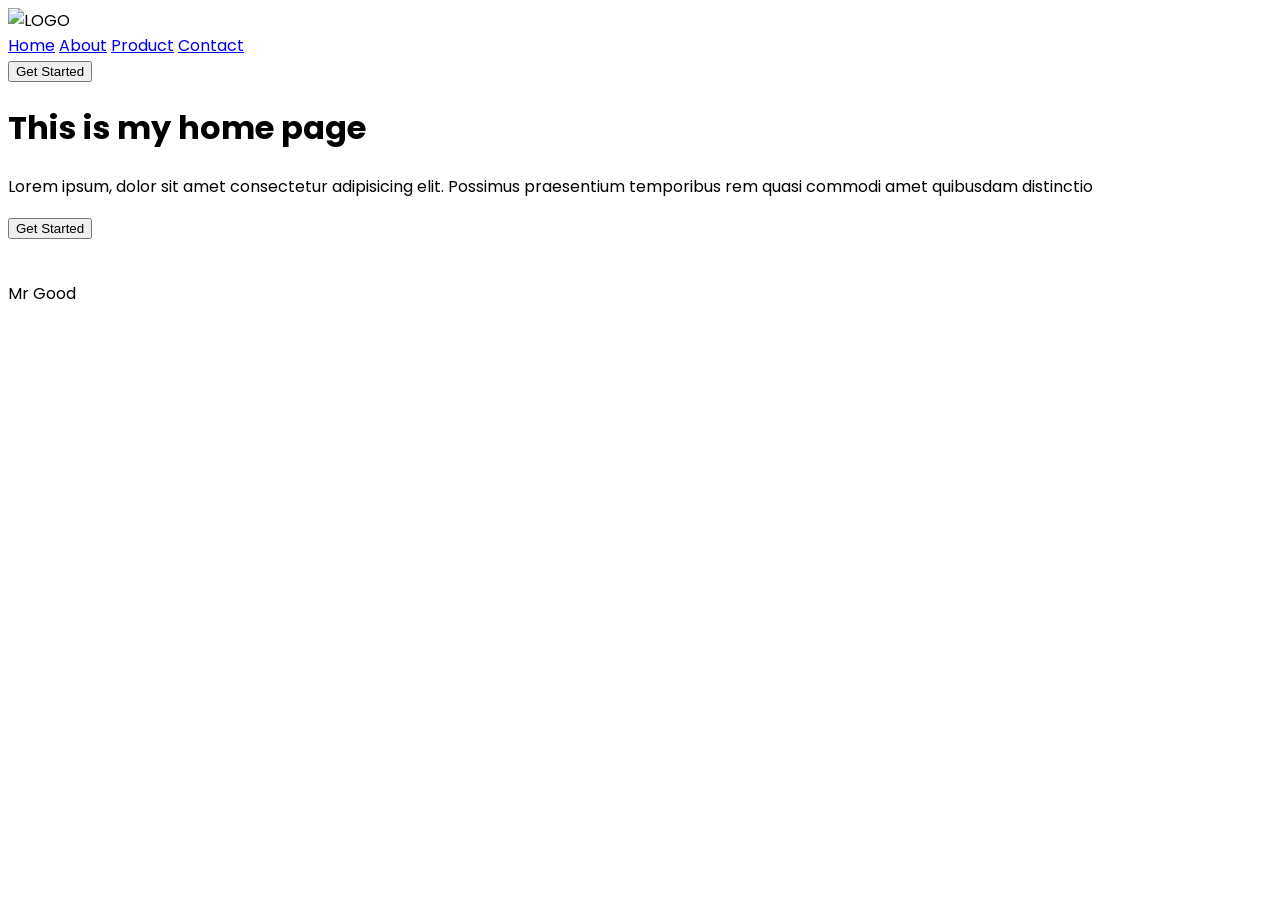
==== myfolder/index.html @ 233175ca "Add project files" ====
<!DOCTYPE html>
<html lang="en">

<head>
    <meta charset="UTF-8">
    <meta name="viewport" content="width=device-width, initial-scale=1.0">
    <title>Document</title>
    <link rel="stylesheet" href="./style.css">
    <link href="https://fonts.googleapis.com/css2?family=Poppins:wght@400;600;700&display=swap" rel="stylesheet" />

</head>

<body>
    <div class="header">
        <img src="./header.png" alt="LOGO">
        <div class="nav">
            <a href="#">Home</a>
            <a href="#">About</a>
            <a href="#">Product</a>
            <a href="#">Contact</a>

        </div>
        <div>
            <button class="button">Get Started</button>
        </div>
        <div class="container"></div>
    </div>



    <div class="blog-1">
        <h1>This is my home page</h1>
        <p>Lorem ipsum, dolor sit amet consectetur adipisicing elit. Possimus praesentium
            temporibus rem quasi commodi amet quibusdam distinctio</p>

        <button class="button newbtn">Get Started</button>

    </div>
    <div class="blog-2">
         <img src="./body.png" alt="">
         <img  src="./body.png" alt="">
         <img  src="./body.png" alt="">
         <img src="./body.png" alt="">
         <img  src="./body.png" alt="">
         <img  src="./body.png" alt="">

    </div>


    <footer>
        <p>Mr Good</p>
    </footer>



</body>

</html>
---- myfolder/style.css ----
@import url("https://fonts.googleapis.com/css2?family=Poppins:ital,wght@0,100;0,200;0,300;0,400;0,500;0,600;0,700;0,800;0,900;1,100;1,200;1,300;1,400;1,500;1,600;1,700;1,800;1,900&display=swap");
body {
  font-family: "Poppins", sans-serif;
}
.mt-90{
    margin-top: 90px;
}
:root {
    --pri-color: #651FFF;
}
.banner, .main-image, .lighting-fast,.privacy-section{

  padding-top: 75px;
  padding-bottom: 75px;
}
.pri-color{
    color: var(--pri-color);
}
.btn-radius-12{
    border-radius: 12px;
}
.lighting-fast-wrapper > div >div >div{
  padding: 30px;
  border-radius: 24px;
  color: #ffffff;
  background-color: var(--pri-color);
}
.feature-icon-circle {
    width: 54px;
    height: 54px;
    min-width: 54px;
    border-radius: 50%;
    background-color: #f0ebff;

    display: flex;
    align-items: center;
    justify-content: center;
}
.feature-icon {
    width: 25px;
    height: 25px;
    object-fit: contain;
}
.privacy-section {
    background: linear-gradient(
        to bottom,
        #f5f5f5 0%,
        #ffffff 100%
    );
}
.bord-css1{
  /* border-bottom: 2px dashed #E2E4E9; */
    /* padding-bottom: 15px;
    padding-left: 15px;
    padding-right: 15px;
    margin-bottom: 15px; */
}
.overlap-left {
    margin-left: 0;
}
.how-img{
  /* display: block;  */
  /* width: 18%; */
 text-align: center;
 margin-bottom: 10px;
}
@media (min-width: 992px) {
    .overlap-left {
        margin-left: -60px;
    }
}
    .inbound-badge {
    background-color: #ede9fe; 
    color: var(--pri-color);   
    font-size: 0.8rem;
}



@media (min-width: 768px) {
    .w-md-auto {
        width: auto !important;
    }
}

@media (min-width: 992px) {
.line-wrapper{
  position: relative;
  /* text-align: center;
  justify-content: center; */
  align-items: center;
  display: flex;
  flex-direction: column;

}
.line{
  position: absolute;
  top:18%;
  left: 75%
}

}
@media (max-width: 992px) {
  .line{
  /* position: absolute; */

  rotate:90deg;
   margin-top: 100px;
}
.line-wrapper{
  margin-bottom: 100px;
}
}
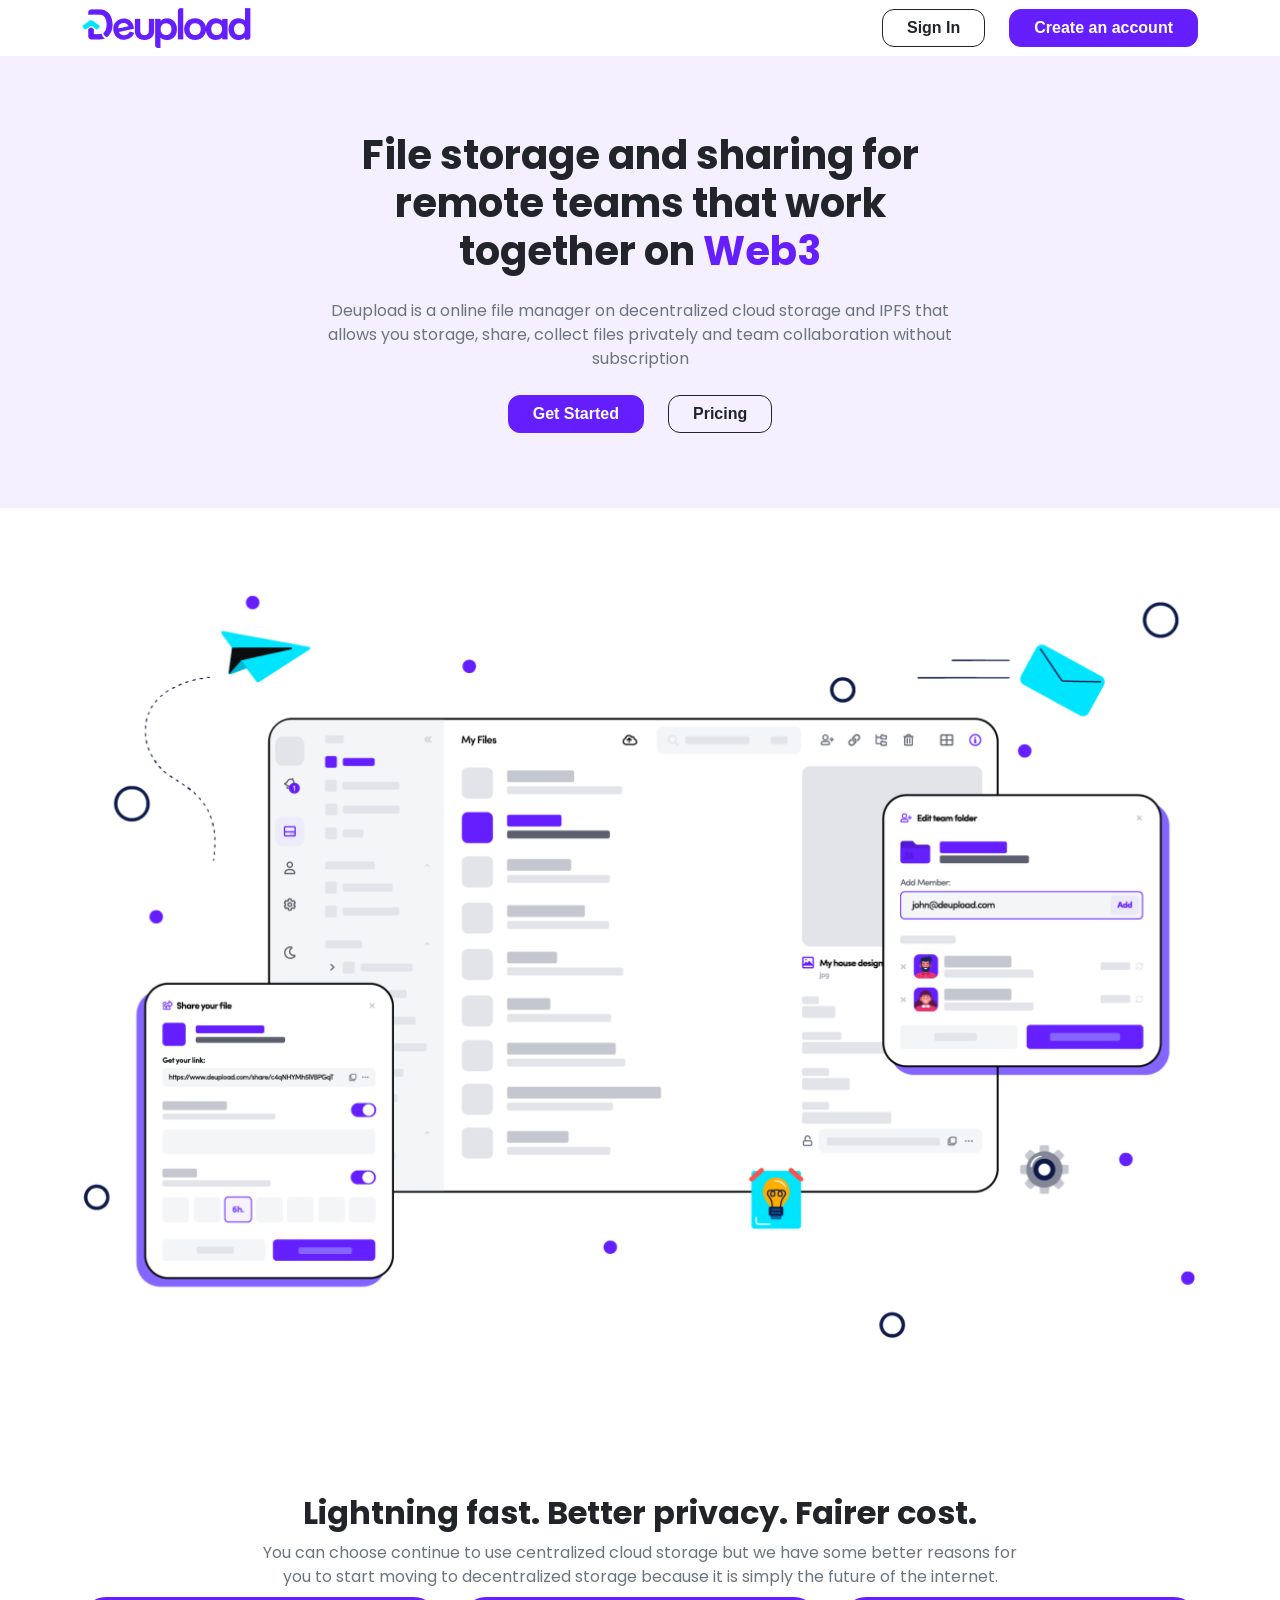
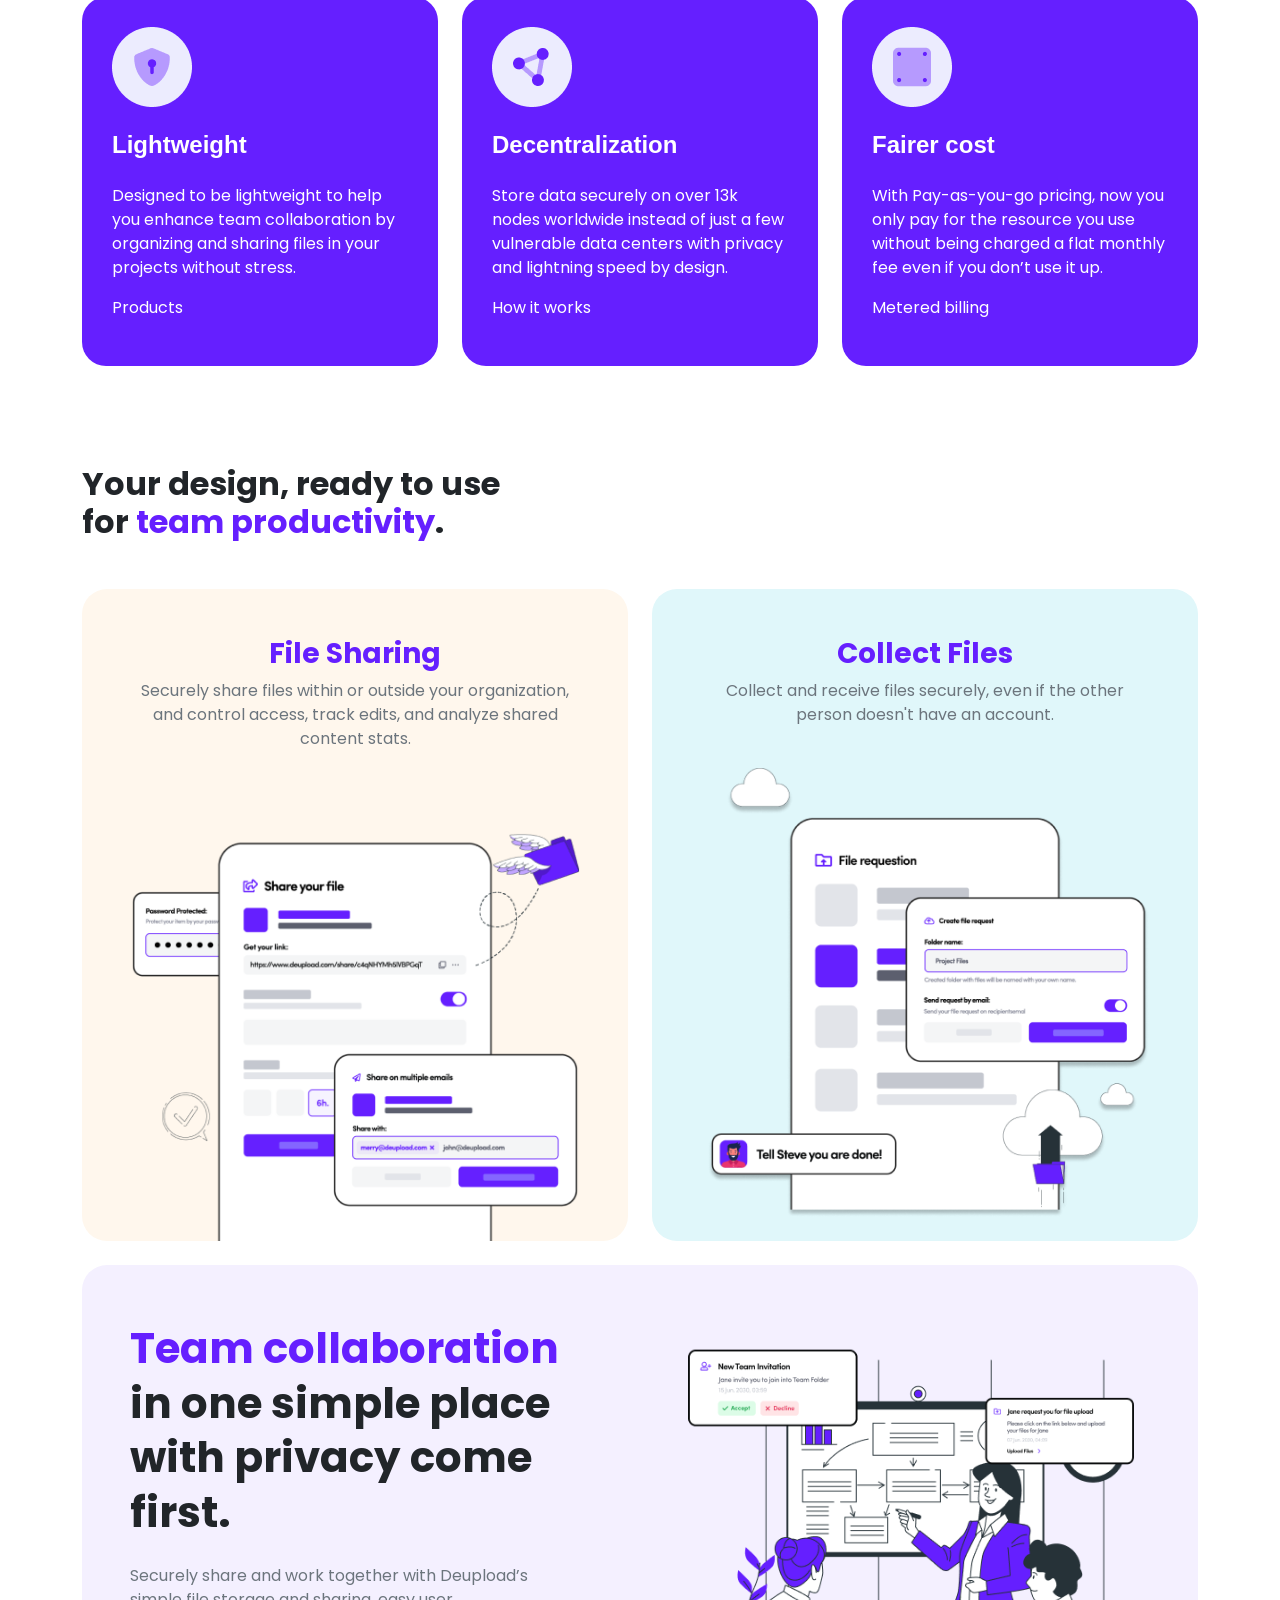
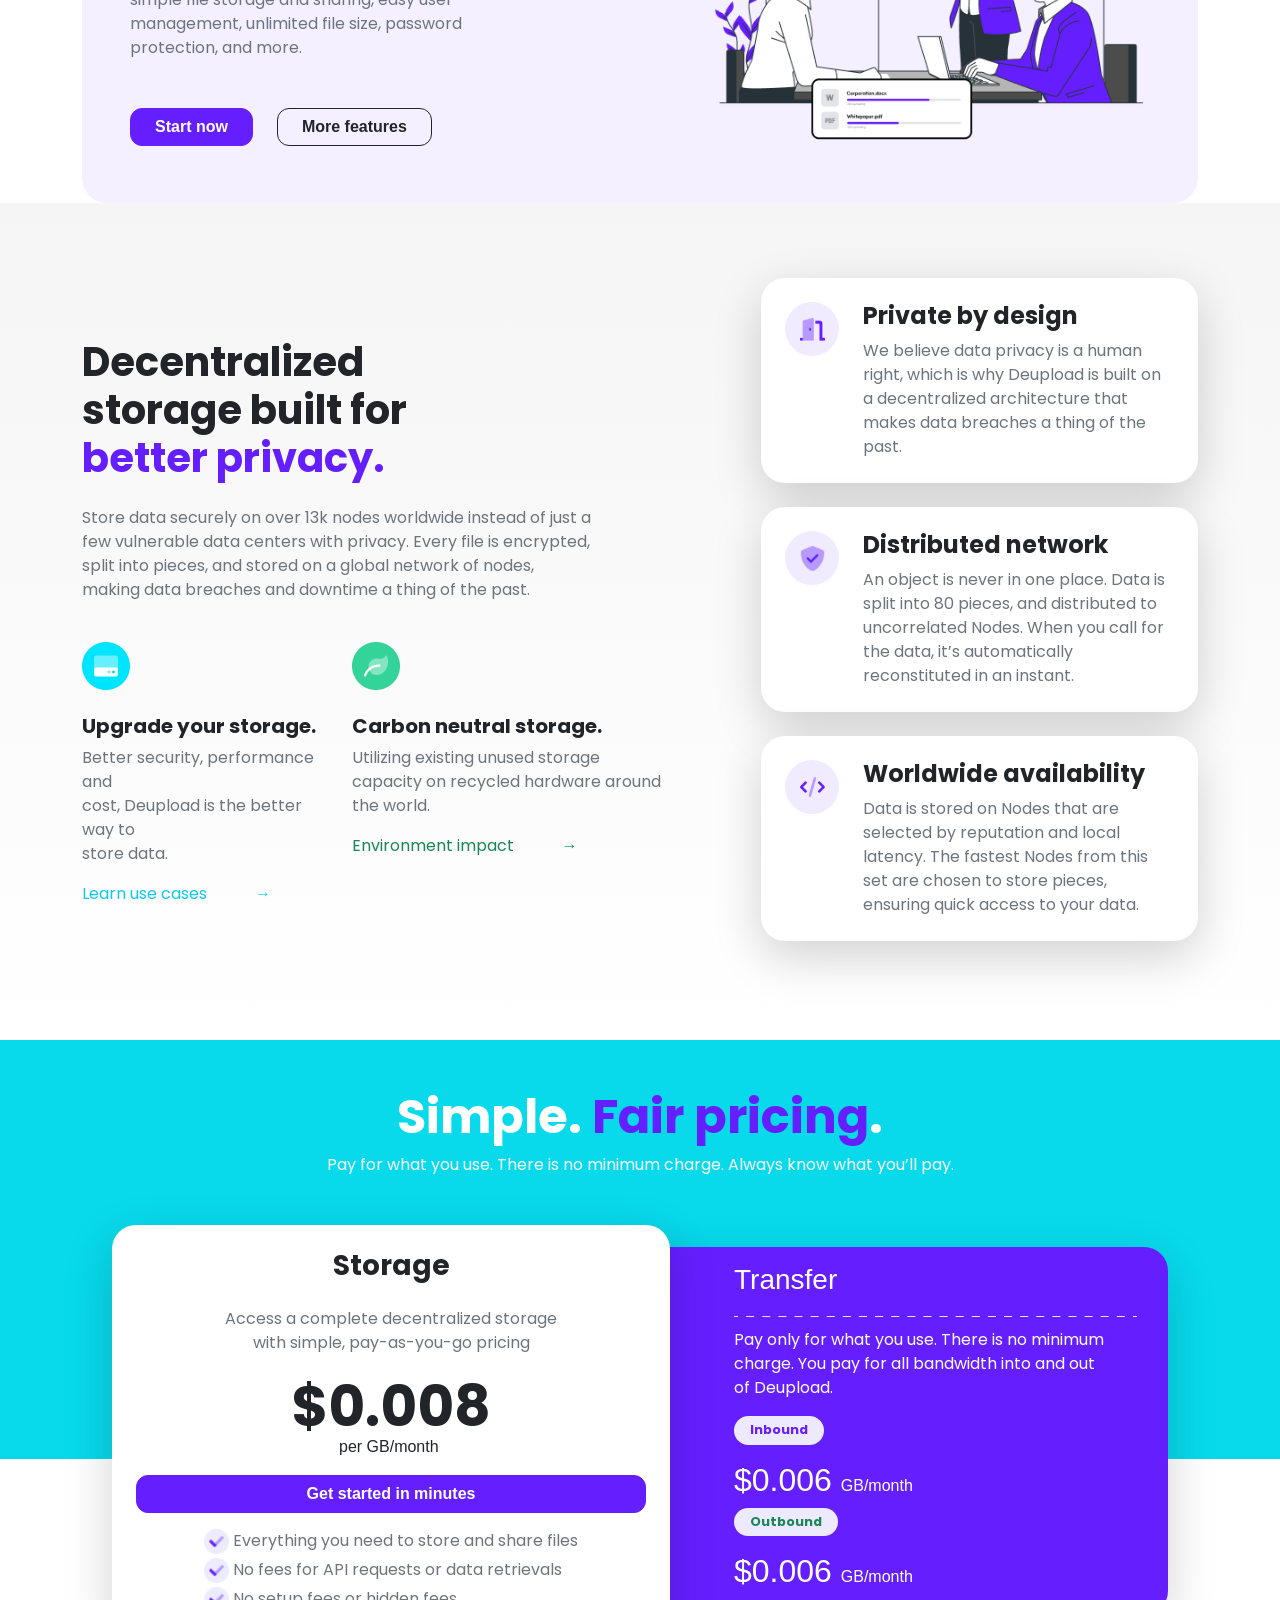
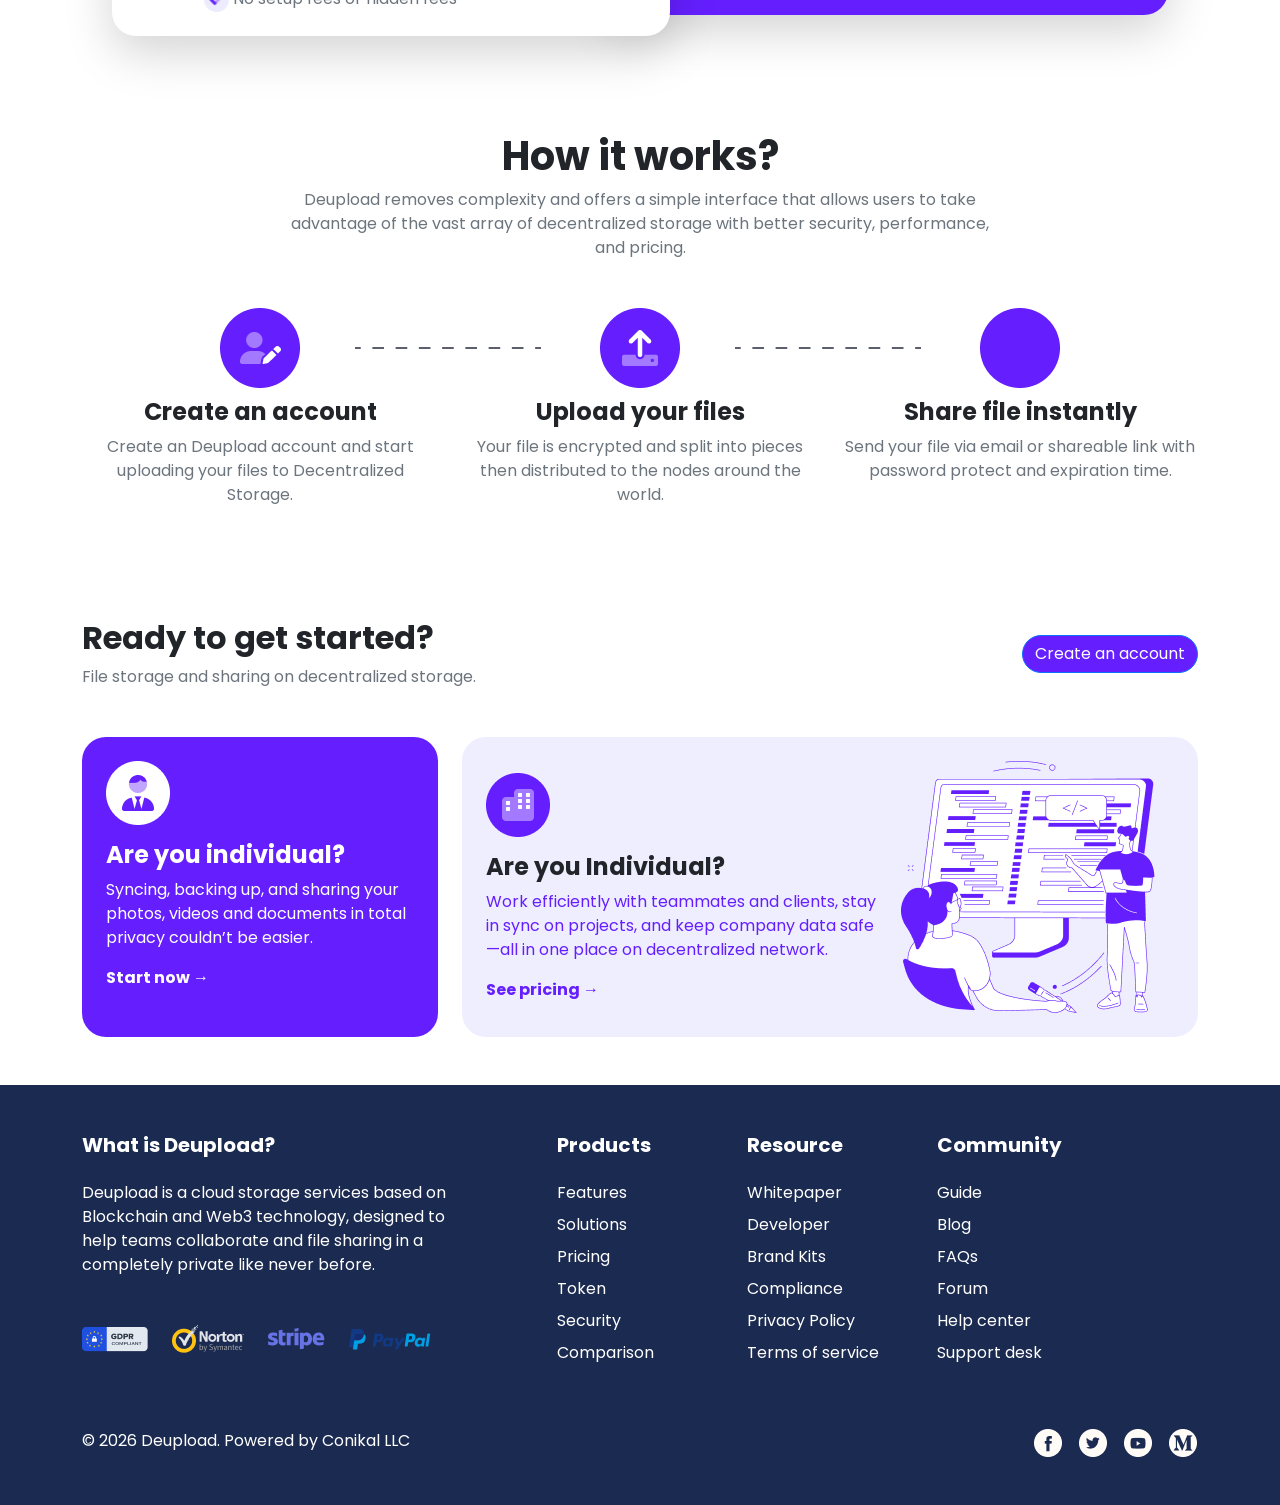
==== commit 2ccf9ec3: "added as index" ====
--- a/myfolder/index.html
+++ b/myfolder/index.html
@@ -5,54 +5,586 @@
     <meta charset="UTF-8">
     <meta name="viewport" content="width=device-width, initial-scale=1.0">
     <title>Document</title>
+    <link href="https://cdn.jsdelivr.net/npm/bootstrap@5.0.2/dist/css/bootstrap.min.css" rel="stylesheet"
+        integrity="sha384-EVSTQN3/azprG1Anm3QDgpJLIm9Nao0Yz1ztcQTwFspd3yD65VohhpuuCOmLASjC" crossorigin="anonymous">
     <link rel="stylesheet" href="./style.css">
-    <link href="https://fonts.googleapis.com/css2?family=Poppins:wght@400;600;700&display=swap" rel="stylesheet" />
-
 </head>
 
 <body>
-    <div class="header">
-        <img src="./header.png" alt="LOGO">
-        <div class="nav">
-            <a href="#">Home</a>
-            <a href="#">About</a>
-            <a href="#">Product</a>
-            <a href="#">Contact</a>
-
-        </div>
-        <div>
-            <button class="button">Get Started</button>
-        </div>
-        <div class="container"></div>
+    <header class="py-2">
+    <div class="container">
+        <div class="header-wrapper d-flex flex-column flex-md-row justify-content-md-between align-items-center gap-3">
+            <img src="./images/header1.png" alt="Company logo" class="img-fluid" />
+
+            <div class="d-flex flex-column flex-md-row gap-2 gap-md-4 w-100 w-md-auto">
+                <a href="#" class="btn btn-outline-dark btn-radius-12 px-4 fw-semibold">Sign In</a>
+                <a href="#" class="btn btn-radius-12 btn-primary px-4 fw-semibold"
+                    style="background-color: var(--pri-color); border-color: var(--pri-color);">Create an account</a>
+            </div>
+        </div>
     </div>
-
-
-
-    <div class="blog-1">
-        <h1>This is my home page</h1>
-        <p>Lorem ipsum, dolor sit amet consectetur adipisicing elit. Possimus praesentium
-            temporibus rem quasi commodi amet quibusdam distinctio</p>
-
-        <button class="button newbtn">Get Started</button>
-
-    </div>
-    <div class="blog-2">
-         <img src="./body.png" alt="">
-         <img  src="./body.png" alt="">
-         <img  src="./body.png" alt="">
-         <img src="./body.png" alt="">
-         <img  src="./body.png" alt="">
-         <img  src="./body.png" alt="">
-
-    </div>
-
-
-    <footer>
-        <p>Mr Good</p>
+</header>
+    <section class="banner" style="background-color: #f4f0ff;">
+        <div class="container">
+            <div class="banner-wrapper text-center">
+                <h1 class="mb-4 fw-bold fs-1">
+                    <span class="d-md-block">File storage and sharing for</span>
+                    <span class="d-md-block">
+                        remote teams that work
+                    </span>
+                    <span class="d-md-block">together on <span class="pri-color">Web3</span></span>
+                </h1>
+                <p class="my-4 text-secondary ">
+                    <span class="d-md-block">Deupload is a online file manager on decentralized cloud storage and IPFS
+                        that </span>
+                    <span class="d-md-block">
+                        allows you storage, share, collect files privately and team collaboration without
+                    </span>
+                    <span class="d-md-block">subscription </span>
+
+                </p>
+                <div class="d-flex gap-4 justify-content-center">
+                    <a href="#" class="btn btn-radius-12 btn-primary px-4 fw-semibold"
+                        style="background-color: var(--pri-color); border-color: var(--pri-color);">
+                        Get Started</a>
+                    <a href="#" class="btn btn-outline-dark px-4 btn-radius-12 fw-semibold">Pricing</a>
+
+                </div>
+
+            </div>
+        </div>
+    </section>
+    <section class="main-image">
+        <div class="container">
+            <div>
+
+                <img width="100%" src="./images/2.png" alt="File sharing dashboard illustration" />
+            </div>
+        </div>
+    </section>
+
+    <section class="lighting-fast mb-4">
+        <div class="container">
+            <div class="text-center">
+                <h2 class="text-dark fw-bold">Lightning fast. Better privacy. Fairer cost.</h2>
+                <p class="my-2 text-secondary ">
+                    <span class="d-md-block">You can choose continue to use centralized cloud storage but we have some
+                        better reasons for </span>
+                    <span class="d-md-block">
+                        you to start moving to decentralized storage because it is simply the future of the internet.
+                    </span>
+
+                </p>
+            </div>
+            <div class="lighting-fast-wrapper ">
+                <div class="row">
+                    <div class="col-lg-4 h-100">
+                        <div class="mb-4 mb-lg-0">
+                            <img class="mb-4" src="./images/Group 1.png" alt="Lightning fast illustration" />
+                            <h4 class="mb-4 fw-semibold">Lightweight</h4>
+                            <p>Designed to be lightweight to help you enhance team collaboration
+                                by organizing and sharing files in your projects without stress. </p>
+                            <p>Products</p>
+                        </div>
+                    </div>
+                    <div class="col-lg-4 h-100">
+                        <div class="mb-4 mb-lg-0">
+
+                            <img class="mb-4" src="./images/Group 2.png" alt="Decentralization illustration" />
+                            <h4 class="mb-4 fw-semibold">Decentralization</h4>
+                            <p>Store data securely on over 13k nodes worldwide instead of just a
+                                few
+                                vulnerable data centers with privacy and lightning speed by design. </p>
+                            <p>How it works</p>
+                        </div>
+                    </div>
+
+                    <div class="col-lg-4 h-100">
+                        <div class="mb-4 mb-lg-0">
+                            <img class="mb-4" src="./images/Group 3.png" alt="Fairer cost illustration" />
+                            <h4 class="mb-4 fw-semibold">Fairer cost</h4>
+                            <p>With Pay-as-you-go pricing, now you only pay for the resource you
+                                use
+                                without being charged a flat monthly fee even if you don’t use it up. </p>
+                            <p>Metered billing</p>
+                        </div>
+                    </div>
+                </div>
+
+            </div>
+        </div>
+
+    </section>
+    <section>
+        <div class="container">
+            <h2 class="fw-bold mb-5">
+                Your design, ready to use<br>
+                for <span class="pri-color">team productivity</span>.
+            </h2>
+
+            <div class="row g-4">
+                <!-- File Sharing -->
+                <div class="col-lg-6">
+                    <div class="px-5 pt-5 h-100" style="background:#fff7ed; border-radius: 25px;">
+                        <h3 class="text-center pri-color fw-bold">File Sharing</h3>
+                        <p class="text-center text-secondary">
+                            Securely share files within or outside your
+                            organization, and control access, track edits,
+                            and analyze shared content stats.
+                        </p>
+                        <img src="./images/file-sharing.png" class="img-fluid mt-4 bottom-0" alt="File sharing">
+                    </div>
+                </div>
+
+                <!-- Collect Files -->
+                <div class="col-lg-6 ">
+                    <div class="px-5 pt-5 h-100" style="background:#e0f7fa; border-radius: 25px;">
+                        <h3 class="text-center pri-color fw-bold">Collect Files</h3>
+                        <p class="text-center text-secondary">
+                            Collect and receive files securely, even if
+                            the other person doesn't have an account.
+                        </p>
+                        <img src="./images/file-request.png" class="img-fluid mt-4 bottom-0" alt="Collect files">
+                    </div>
+                </div>
+
+
+
+                <!-- Team Collaboration -->
+                <div class="col-12">
+                    <div class="row align-items-center g-0" style="background:#f4f0ff; border-radius:25px;">
+
+                        <!-- Left content -->
+                        <div class="col-12 col-lg-6 d-flex flex-column justify-content-center p-4 p-lg-5">
+
+                            <h1 class="fw-bold mb-4" style="font-size:42px; line-height:1.3;">
+                                <span class="pri-color">Team collaboration</span> in
+                                one simple place with privacy come first.
+                            </h1>
+
+                            <p class="text-secondary mb-5">
+                                <span class="d-lg-block">Securely share and work together with Deupload’s</span>
+                                <span class="d-lg-block">simple file storage and sharing, easy user</span>
+                                <span class="d-lg-block">management, unlimited file size, password</span>
+                                <span class="d-lg-block">protection, and more.</span>
+                            </p>
+
+                            <div class="d-flex flex-wrap gap-4">
+                                <a href="#" class="btn btn-primary px-4  btn-radius-12 fw-semibold"
+                                    style="background:var(--pri-color); border-color:var(--pri-color); border-radius:12px;">
+                                    Start now
+                                </a>
+
+                                <a href="#" class="btn btn-outline-dark px-4 btn-radius-12 fw-semibold"
+                                    style="border-radius:12px;">
+                                    More features
+                                </a>
+                            </div>
+
+                        </div>
+
+                        <!-- Right image -->
+                        <div class="col-12 col-lg-6 p-5">
+                            <img src="./images/team-collaboration.png" class="img-fluid w-100" alt="Team collaboration">
+                        </div>
+
+                    </div>
+                </div>
+
+            </div>
+        </div>
+    </section>
+    <section class="privacy-section ">
+        <div class="container">
+            <div class="row align-items-center g-5">
+                <div class="col-lg-7">
+                    <h2 class="fw-bold fs-1">
+                        <span class="d-lg-block">Decentralized </span>
+                        <span class="d-lg-block">storage built for</span>
+                        <span class="pri-color">better privacy.</span>
+                    </h2>
+
+                    <p class="text-secondary mt-4">
+                        <span class="d-lg-block"> Store data securely on over 13k nodes worldwide instead of just a
+                        </span>
+                        <span class="d-lg-block">few vulnerable data centers with privacy. Every file is
+                            encrypted,</span>
+                        <span class="d-lg-block">split into pieces, and stored on a global network of nodes,</span>
+                        <span class="d-lg-block">making data breaches and downtime a thing of the past.</span>
+                    </p>
+
+                    <div class="row g-3 mt-4">
+                        <div class="col-lg-5">
+                            <img src="./images/YourStorage.png" class="img-fluid" alt="Team collaboration">
+                            <h5 class="fw-bold mt-4">Upgrade your storage.</h5>
+                            <p class="text-secondary"><span class="d-lg-block">Better security, performance and </span>
+
+                                <span class="d-lg-block">cost, Deupload is the better way to </span>
+                                <span class="d-lg-block">store data.</span>
+                            </p>
+                            <div class="d-flex align-items-center gap-5">
+                                <a href="#" class="text-info text-decoration-none">
+                                    Learn use cases
+                                </a>
+                                <span class="text-info">→</span>
+                            </div>
+                        </div>
+                        <div class="col-lg-7">
+                            <img src="./images/cloud-storage.png" class="img-fluid " alt="Team collaboration">
+                            <h5 class="fw-bold mt-4">Carbon neutral storage.</h5>
+                            <p class="text-secondary"><span class="d-lg-block">Utilizing existing unused storage </span>
+
+                                <span class="d-lg-block"> capacity on recycled hardware around </span>
+                                <span class="d-lg-block">the world.</span>
+                            </p>
+                            <div class="d-flex align-items-center gap-5">
+                                <a href="#" class="text-success text-decoration-none">
+                                    Environment impact
+                                </a>
+                                <span class="text-success">→</span>
+                            </div>
+                        </div>
+                    </div>
+                </div>
+
+                <div class="col-lg-5">
+                    <!-- Private by design -->
+                    <div class=" border-1 shadow-lg bg-white p-4 mb-4" style="border-radius: 24px;">
+                        <div class="d-flex align-items-start gap-4">
+                            <div class="feature-icon-circle">
+                                <img src="./images/one1.png" alt="Private by design" class="feature-icon">
+                            </div>
+                            <div>
+                                <h4 class="fw-bold">Private by design</h4>
+                                <p class="text-secondary mb-0">
+                                    We believe data privacy is a human right, which is
+                                    why Deupload is built on a decentralized
+                                    architecture that makes data breaches a thing of
+                                    the past.
+                                </p>
+                            </div>
+                        </div>
+                    </div>
+
+                    <!-- Distributed network -->
+                    <div class=" border-1  shadow-lg bg-white p-4 mb-4" style="border-radius: 24px;">
+                        <div class="d-flex align-items-start gap-4">
+                            <div class="feature-icon-circle">
+                                <img src="./images/one2.png" alt="Distributed network" class="feature-icon">
+                            </div>
+                            <div>
+                                <h4 class="fw-bold">Distributed network</h4>
+                                <p class="text-secondary mb-0">
+                                    An object is never in one place. Data is split into 80
+                                    pieces, and distributed to uncorrelated Nodes. When
+                                    you call for the data, it’s automatically reconstituted
+                                    in an instant.
+                                </p>
+                            </div>
+                        </div>
+                    </div>
+
+                    <!-- Worldwide availability -->
+                    <div class=" border-1 shadow-lg bg-white p-4 mb-4" style="border-radius: 24px;">
+                        <div class="d-flex align-items-start gap-4">
+                            <div class="feature-icon-circle">
+                                <img src="./images/one3.png" alt="Worldwide availability" class="feature-icon">
+                            </div>
+                            <div>
+                                <h4 class="fw-bold">Worldwide availability</h4>
+                                <p class="text-secondary mb-0">
+                                    Data is stored on Nodes that are selected by reputation and local latency. The
+                                    fastest Nodes from this set are chosen to store pieces, ensuring quick access to
+                                    your data.
+                                </p>
+                            </div>
+                        </div>
+                    </div>
+                </div>
+            </div>
+        </div>
+    </section>
+    <section class="py-5" style="background: linear-gradient(to bottom, #08d9eb 65%, #fff 65%); ">
+        <div class="container">
+            <div class="text-center text-white mb-5">
+                <h2 class="display-5 fw-bold">
+                    Simple. <span class="pri-color">Fair pricing</span>.
+                </h2>
+                <p>Pay for what you use. There is no minimum charge. Always know what you’ll pay.</p>
+            </div>
+
+            <div class="row justify-content-center align-items-center g-0">
+                <div class="col-lg-6 position-relative" style="z-index: 2;">
+                    <div class="bg-white  shadow-lg p-4 text-center h-100" style="border-radius: 24px;">
+                        <h3 class="fw-bold mb-4">Storage</h3>
+                        <p class="text-secondary mb-4"><span class="d-lg-block">Access a complete decentralized storage
+                            </span>
+                            <span class="d-lg-block">with simple, pay-as-you-go pricing</span>
+                        </p>
+                        <div class="d-inline-block text-start">
+                            <p class="display-4 fw-bold m-0 lh-1">$0.008</p>
+                            <span class="d-block ps-5 fw-medium">per GB/month</span>
+                        </div>
+                        <div class="d-flex align-items-center gap-5 my-3">
+                            <a href="#" class="btn btn-primary px-4  btn-radius-12 fw-semibold"
+                                style="background-color: var(--pri-color); border-color: var(--pri-color); width: 100%;">
+                                Get started in minutes
+                            </a>
+                        </div>
+                        <div class="d-flex ">
+                            <ul class="list-unstyled text-secondary m-auto text-start">
+                                <li class="mb-1">
+                                    <img src="./images/tick.png" alt="Worldwide availability" class="feature-icon">
+
+                                    Everything you need to store and share files
+                                </li>
+                                <li class="mb-1"> <img src="./images/tick.png" alt="Worldwide availability"
+                                        class="feature-icon">
+
+                                    No fees for API requests or data retrievals</li>
+                                <li> <img src="./images/tick.png" alt="Worldwide availability" class="feature-icon">
+                                    No setup fees or hidden fees</li>
+                            </ul>
+                        </div>
+                    </div>
+                </div>
+
+                <div class="col-lg-6 mt-4 mt-lg-0 position-relative overlap-left" style="z-index: 1;">
+                    <div class="shadow-lg py-3 text-white h-100 "
+                        style="background:var(--pri-color);border-radius: 24px;padding-left: calc(60px + 4rem); padding-right: 4rem;">
+                        <h3>Transfer</h3>
+
+                        <img src="./images/Line 25.png" alt="Worldwide availability" style=" object-fit: contain;">
+
+
+                        <p>Pay only for what you use. There is no minimum charge. You pay for all bandwidth into and out
+                            of Deupload.</p>
+                        <span class="badge rounded-pill fw-bold px-3 py-2 mb-3 inbound-badge">Inbound</span>
+                        <h2>$0.006 <small class="fs-6">GB/month</small></h2>
+
+                        <span
+                            class="badge rounded-pill fw-bold px-3 py-2 mb-3 inbound-badge text-success">Outbound</span>
+
+                        <h2>$0.006 <small class="fs-6">GB/month</small></h2>
+                    </div>
+                </div>
+            </div>
+        </div>
+    </section>
+    <section class="py-5">
+        <div class="container">
+            <div class="text-center mb-5">
+                <h2 class="display-6 fw-bold">How it works?</h2>
+                <p class="text-secondary">
+                    <span class="d-lg-block">Deupload removes complexity and offers a simple interface that allows users
+                        to take</span>
+                    <span class="d-lg-block">advantage of the vast array of decentralized storage with better security,
+                        performance,</span>
+                    <span class="d-lg-block">and pricing.</span>
+                </p>
+            </div>
+            <div class="work-wrapper">
+                <div class="row g-4 text-center">
+                    <div class="col-lg-4 line-wrapper">
+                         <img class="how-img" src="./images/howitworks1.png" alt="Create an account illustration" />
+                    <!-- <img class="d-md-none how-line-v-img" src="./images/linevertical.png" alt="" /> -->
+                    <h4 class="fw-bold">Create an account</h4>
+                    <p class="text-secondary">
+                        Create an Deupload account and start uploading your files to Decentralized Storage.
+                    </p>
+                                        <img class="line" src="./images/howitworksline.png" alt="" />
+
+                    </div>
+                    <div class="col-lg-4 line-wrapper">
+                         <img class="how-img" src="./images/howitworks2.png" alt="Upload your files illustration" />
+                    <!-- <img class="d-md-none how-line-v-img" src="./images/linevertical.png" alt="" /> -->
+
+                    <h4 class="fw-bold">Upload your files</h4>
+                    <p class="text-secondary">
+                        Your file is encrypted and split into pieces then distributed to the nodes around the world.
+                    </p>
+                                        <img class="line" src="./images/howitworksline.png" alt="" />
+
+                    </div>
+                    <div class="col-lg-4">
+                        <img class="how-img" src="./images/howitworks3.png" alt="Share file illustration" />
+
+                    <h4 class="fw-bold">Share file instantly</h4>
+                    <p class="text-secondary">
+                        Send your file via email or shareable link with password protect and expiration time.
+                    </p>
+                    </div>
+
+                </div>
+                
+            </div>
+            <!-- <div class="row g-4 text-center">
+                <div class="col-md-4 how-step">
+                    <img class="how-img" src="./images/howitworks1.png" alt="Create an account illustration" />
+                    <img class="d-none d-md-block how-line" src="./images/howitworksline.png" alt="" />
+                    <img class="d-md-none how-line-v-img" src="./images/linevertical.png" alt="" />
+                    <h4 class="fw-bold">Create an account</h4>
+                    <p class="text-secondary">
+                        Create an Deupload account and start uploading your files to Decentralized Storage.
+                    </p>
+                </div>
+
+                <div class="col-md-4 how-step">
+                    <img class="how-img" src="./images/howitworks2.png" alt="Upload your files illustration" />
+                    <img class="d-none d-md-block how-line" src="./images/howitworksline.png" alt="" />
+                    <img class="d-md-none how-line-v-img" src="./images/linevertical.png" alt="" />
+
+                    <h4 class="fw-bold">Upload your files</h4>
+                    <p class="text-secondary">
+                        Your file is encrypted and split into pieces then distributed to the nodes around the world.
+                    </p>
+                </div>
+
+                <div class="col-md-4 how-step">
+                    <img class="how-img" src="./images/howitworks3.png" alt="Share file illustration" />
+
+                    <h4 class="fw-bold">Share file instantly</h4>
+                    <p class="text-secondary">
+                        Send your file via email or shareable link with password protect and expiration time.
+                    </p>
+                </div>
+            </div> -->
+        </div>
+    </section>
+    <section class="py-5">
+        <div class="container">
+            <div class="d-flex flex-column flex-md-row
+                    justify-content-between align-items-md-center mb-5">
+                <div>
+                    <h2 class="fw-bold">Ready to get started?</h2>
+                    <p class="text-secondary mb-md-0">
+                        File storage and sharing on decentralized storage.
+                    </p>
+                </div>
+                <a href="#" class="btn btn-primary mt-3 mt-md-0"
+                    style="background:var(--pri-color);border-radius: 24px;">
+                    Create an account
+                </a>
+            </div>
+
+            <div class="row g-4">
+                <div class="col-lg-4">
+                    <div class="p-4  text-white h-100" style="background:var(--pri-color);border-radius: 24px;">
+                        <img src="./images/individual1.png" class="img-fluid mb-3" alt="Team collaboration">
+
+                        <h4 class="fw-bold">Are you individual?</h4>
+                        <p>Syncing, backing up, and sharing your photos, videos and documents in total privacy couldn’t
+                            be easier.</p>
+                        <a href="#" class="text-white fw-bold text-decoration-none">Start now →</a>
+                    </div>
+                </div>
+
+                <div class="col-lg-8">
+                    <div class="p-4 h-100" style="background:#eeeeff;border-radius: 24px;">
+                        <div class="row align-items-center g-4">
+                            <div class="col-md-7">
+                                <img src="./images/individual2.png" class="img-fluid mb-3" alt="Team collaboration">
+
+                                <h4 class="fw-bold">Are you Individual?</h4>
+                                <p class="pri-color">
+                                    Work efficiently with teammates and clients, stay in sync on projects, and keep
+                                    company data safe—all in one place on decentralized network.
+                                </p>
+                                <a href="#" class="pri-color fw-bold text-decoration-none">See pricing →</a>
+                            </div>
+                            <div class="col-md-5">
+                                <img src="./images/Frame.png" class="img-fluid" alt="Business collaboration">
+                            </div>
+
+                        </div>
+                    </div>
+                </div>
+            </div>
+        </div>
+    </section>
+    <footer class="py-5 text-white" style="background:#1b2a50;">
+        <div class="container">
+            <div class="row g-4">
+                <div class="col-lg-5">
+                    <h5 class="fw-bold mb-4">What is Deupload?</h5>
+                    <p>
+                        <span class="d-md-block"> Deupload is a cloud storage services based on </span>
+                        <span class="d-md-block">Blockchain and Web3 technology, designed to </span>
+                        <span class="d-md-block">help teams collaborate and file sharing in a </span>
+                        <span class="d-md-block">completely private like never before.</span>
+                    </p>
+                    <div class="d-flex flex-wrap align-items-center gap-4 mt-5">
+                        <img src="./images/gdpr.png" alt="GDPR compliant">
+                        <img src="./images/newton.png" alt="Norton">
+                        <img src="./images/stripe.png" alt="Stripe">
+                        <img src="./images/paypal.png" alt="PayPal">
+                    </div>
+
+                </div>
+
+                <div class="col-6 col-lg-2">
+                    <h5 class="fw-bold mb-4">Products</h5>
+                    <ul class="list-unstyled">
+                        <li class="mb-2"><a href="#" class="text-white text-decoration-none">Features</a></li>
+                        <li class="mb-2"><a href="#" class="text-white text-decoration-none">Solutions</a></li>
+                        <li class="mb-2"><a href="#" class="text-white text-decoration-none">Pricing</a></li>
+                        <li class="mb-2"><a href="#" class="text-white text-decoration-none">Token</a></li>
+                        <li class="mb-2"><a href="#" class="text-white text-decoration-none">Security</a></li>
+                        <li class="mb-2"><a href="#" class="text-white text-decoration-none">Comparison</a></li>
+
+
+                    </ul>
+                </div>
+
+                <div class="col-6 col-lg-2">
+                    <h5 class="fw-bold mb-4">Resource</h5>
+                    <ul class="list-unstyled">
+                        <li class="mb-2"><a href="#" class="text-white text-decoration-none">Whitepaper</a></li>
+                        <li class="mb-2"><a href="#" class="text-white text-decoration-none">Developer</a></li>
+                        <li class="mb-2"><a href="#" class="text-white text-decoration-none">Brand Kits</a></li>
+                        <li class="mb-2"><a href="#" class="text-white text-decoration-none">Compliance</a></li>
+                        <li class="mb-2"><a href="#" class="text-white text-decoration-none">Privacy Policy</a></li>
+
+                        <li class="mb-2"><a href="#" class="text-white text-decoration-none">Terms of service</a></li>
+
+                    </ul>
+                </div>
+
+                <div class="col-6 col-lg-2">
+                    <h5 class="fw-bold mb-4">Community</h5>
+                    <ul class="list-unstyled">
+                        <li class="mb-2"><a href="#" class="text-white text-decoration-none">Guide</a></li>
+                        <li class="mb-2"><a href="#" class="text-white text-decoration-none">Blog</a></li>
+                        <li class="mb-2"><a href="#" class="text-white text-decoration-none">FAQs</a></li>
+                        <li class="mb-2"><a href="#" class="text-white text-decoration-none">Forum</a></li>
+                        <li class="mb-2"><a href="#" class="text-white text-decoration-none">Help center</a></li>
+                        <li class="mb-2"><a href="#" class="text-white text-decoration-none">Support desk</a></li>
+
+                    </ul>
+                </div>
+            </div>
+
+
+            <div class="d-flex flex-column flex-md-row
+                    justify-content-between gap-3  mt-5">
+                <p class="mb-0">© 2026 Deupload. Powered by Conikal LLC</p>
+                <div class="d-flex gap-3">
+                    <img src="./images/Facebook.png" alt="GDPR compliant">
+                    <img src="./images/Twitter.png" alt="GDPR compliant">
+                    <img src="./images/Youtube.png" alt="GDPR compliant">
+                    <img src="./images/Medium.png" alt="GDPR compliant">
+                </div>
+            </div>
+        </div>
     </footer>
 
 
 
+
+
+    <script src="https://cdn.jsdelivr.net/npm/bootstrap@5.0.2/dist/js/bootstrap.bundle.min.js"
+        integrity="sha384-MrcW6ZMFYlzcLA8Nl+NtUVF0sA7MsXsP1UyJoMp4YLEuNSfAP+JcXn/tWtIaxVXM"
+        crossorigin="anonymous"></script>
 </body>
 
 </html>
